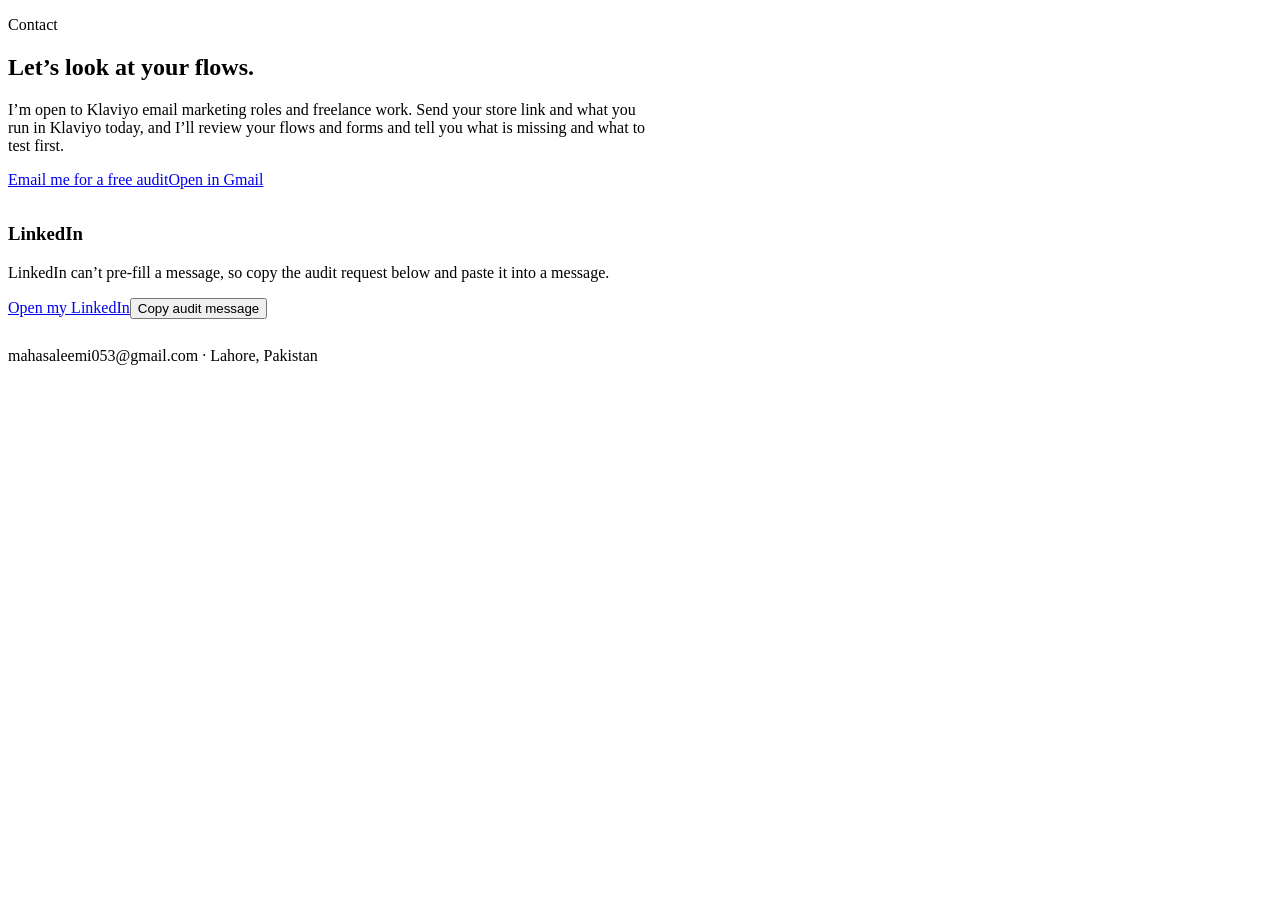
==== contact.html @ eb5acfed "Add files via upload" ====
<!doctype html><html lang="en"><head><meta charset="utf-8"><meta name="viewport" content="width=device-width, initial-scale=1, viewport-fit=cover"><link rel="preconnect" href="https://fonts.googleapis.com"><link rel="stylesheet" href="https://fonts.googleapis.com/css2?family=Fraunces:wght@500;600&family=Inter:wght@400;600&display=swap"><link rel="stylesheet" href="assets/style.css"><script defer src="assets/site.js"></script><title>Contact · Maha Saleemi</title><meta name="description" content="Get a free email flow audit or get in touch."></head><body data-p="contact.html">
<main><section><div class="wrap"><p class="eye">Contact</p><h1>Let’s look at your flows.</h1><p style="color:var(--mute);max-width:640px">I’m open to Klaviyo email marketing roles and freelance work. Send your store link and what you run in Klaviyo today, and I’ll review your flows and forms and tell you what is missing and what to test first.</p><div class="row"><a class="btn" data-mail href="#">Email me for a free audit</a><a class="btn alt" data-gmail href="#">Open in Gmail</a></div><div class="pill" style="margin-top:34px;max-width:640px"><h3>LinkedIn</h3><p>LinkedIn can’t pre-fill a message, so copy the audit request below and paste it into a message.</p><div class="row" style="margin:0"><a class="btn alt" data-li href="#">Open my LinkedIn</a><button class="btn alt" id="copy" type="button">Copy audit message</button></div></div><p style="margin-top:28px;color:var(--mute)">mahasaleemi053@gmail.com · Lahore, Pakistan</p></div></section></main>
</body></html>
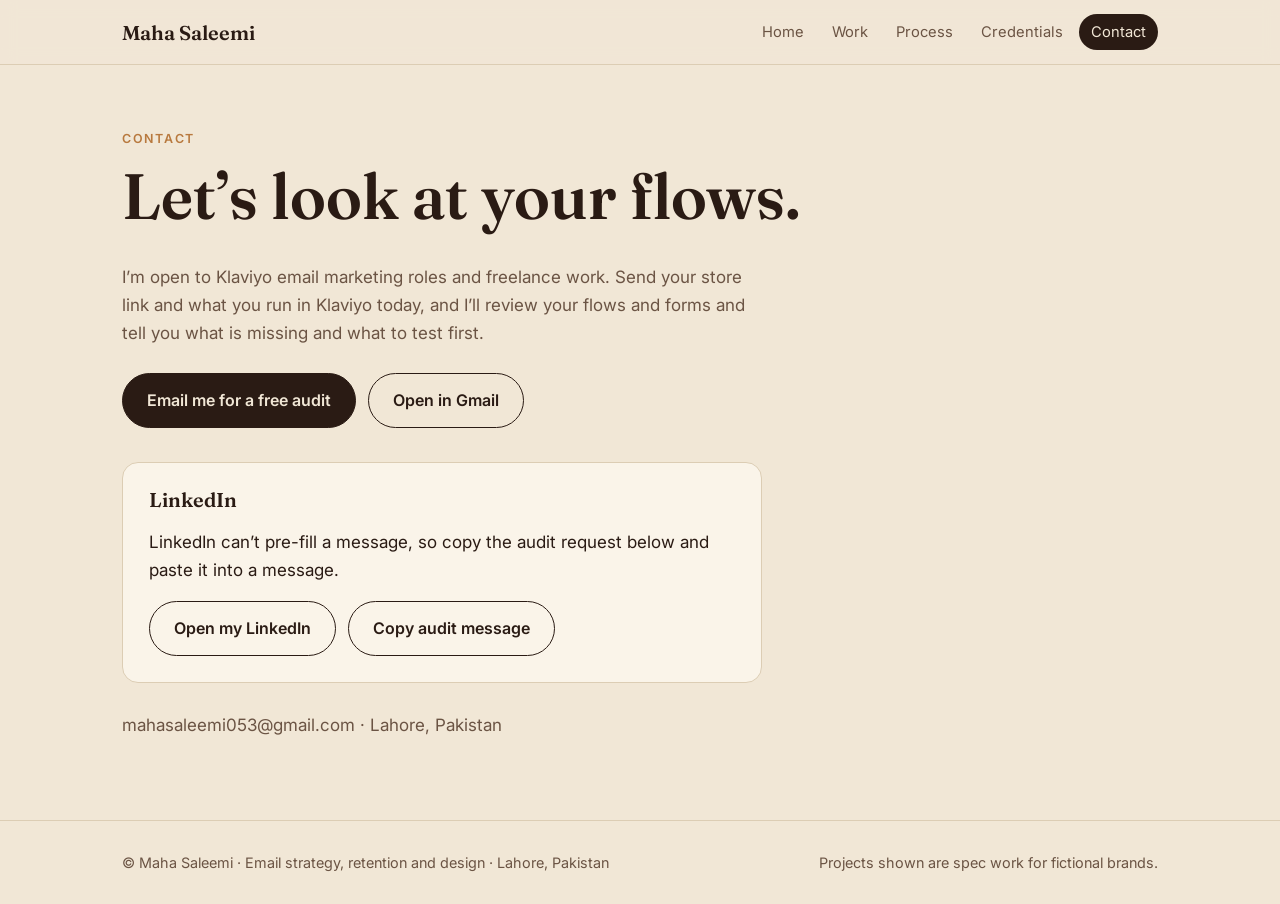
==== commit a3771403: "Add files via upload" ====
--- a/contact.html
+++ b/contact.html
@@ -1,3 +1,3 @@
-<!doctype html><html lang="en"><head><meta charset="utf-8"><meta name="viewport" content="width=device-width, initial-scale=1, viewport-fit=cover"><link rel="preconnect" href="https://fonts.googleapis.com"><link rel="stylesheet" href="https://fonts.googleapis.com/css2?family=Fraunces:wght@500;600&family=Inter:wght@400;600&display=swap"><link rel="stylesheet" href="assets/style.css"><script defer src="assets/site.js"></script><title>Contact · Maha Saleemi</title><meta name="description" content="Get a free email flow audit or get in touch."></head><body data-p="contact.html">
+<!doctype html><html lang="en"><head><meta charset="utf-8"><meta name="viewport" content="width=device-width, initial-scale=1, viewport-fit=cover"><link rel="preconnect" href="https://fonts.googleapis.com"><link rel="stylesheet" href="https://fonts.googleapis.com/css2?family=Fraunces:wght@500;600&family=Inter:wght@400;600&display=swap"><link rel="stylesheet" href="style.css"><script defer src="site.js"></script><title>Contact · Maha Saleemi</title><meta name="description" content="Get a free email flow audit or get in touch."></head><body data-p="contact.html">
 <main><section><div class="wrap"><p class="eye">Contact</p><h1>Let’s look at your flows.</h1><p style="color:var(--mute);max-width:640px">I’m open to Klaviyo email marketing roles and freelance work. Send your store link and what you run in Klaviyo today, and I’ll review your flows and forms and tell you what is missing and what to test first.</p><div class="row"><a class="btn" data-mail href="#">Email me for a free audit</a><a class="btn alt" data-gmail href="#">Open in Gmail</a></div><div class="pill" style="margin-top:34px;max-width:640px"><h3>LinkedIn</h3><p>LinkedIn can’t pre-fill a message, so copy the audit request below and paste it into a message.</p><div class="row" style="margin:0"><a class="btn alt" data-li href="#">Open my LinkedIn</a><button class="btn alt" id="copy" type="button">Copy audit message</button></div></div><p style="margin-top:28px;color:var(--mute)">mahasaleemi053@gmail.com · Lahore, Pakistan</p></div></section></main>
 </body></html>
--- a/style.css
+++ b/style.css
@@ -0,0 +1,35 @@
+:root{--bg:#F1E7D6;--card:#FAF4E9;--ink:#2A1B14;--mute:#6B5444;--acc:#B8793E;--line:#DCCDB4;color-scheme:light}
+*{box-sizing:border-box}html{scroll-behavior:smooth}
+body{margin:0;background:var(--bg);color:var(--ink);font:17px/1.65 Inter,system-ui,-apple-system,"Segoe UI",sans-serif;padding-top:env(safe-area-inset-top,0)}
+h1,h2,h3{font-family:Fraunces,Georgia,"Times New Roman",serif;line-height:1.12;margin:0 0 .5em;font-weight:600}
+h1{font-size:clamp(2.2rem,6vw,4rem)}h2{font-size:clamp(1.6rem,3.5vw,2.4rem)}h3{font-size:1.25rem}
+a{color:inherit}.wrap{max-width:1080px;margin:0 auto;padding:0 22px}
+header{position:sticky;top:0;z-index:9;background:rgba(241,231,214,.92);backdrop-filter:blur(8px);border-bottom:1px solid var(--line)}
+header .wrap{display:flex;align-items:center;justify-content:space-between;gap:12px;min-height:64px;flex-wrap:wrap}
+.logo{font:600 1.25rem Fraunces,Georgia,serif;text-decoration:none}
+nav{display:flex;gap:4px;flex-wrap:wrap;font-size:.92rem}nav a{padding:6px 12px;border-radius:99px;text-decoration:none;color:var(--mute)}
+nav a.on,nav a:hover{background:var(--ink);color:var(--bg)}
+.btn{display:inline-block;background:var(--ink);color:var(--bg);padding:13px 24px;border-radius:99px;text-decoration:none;font-weight:600;border:1px solid var(--ink);cursor:pointer;font-size:1rem;font-family:inherit}
+.btn.alt{background:transparent;color:var(--ink)}.btn:hover{background:var(--acc);border-color:var(--acc);color:#fff}
+.eye{font-size:.78rem;letter-spacing:.14em;text-transform:uppercase;color:var(--acc);font-weight:600;margin:0 0 10px}
+section{padding:64px 0}.hero{padding:84px 0 56px}.hero p.lead{font-size:1.2rem;color:var(--mute);max-width:640px}
+.row{display:flex;gap:12px;flex-wrap:wrap;margin:26px 0 0}
+.chips{display:flex;gap:10px;flex-wrap:wrap;margin-top:26px}.chips span{border:1px solid var(--line);background:var(--card);padding:6px 14px;border-radius:99px;font-size:.88rem}
+.grid{display:grid;gap:22px;grid-template-columns:repeat(auto-fill,minmax(300px,1fr))}
+.pill{background:var(--card);border:1px solid var(--line);border-radius:16px;padding:26px}
+.card{background:var(--card);border:1px solid var(--line);border-radius:16px;overflow:hidden;display:flex;flex-direction:column}
+.card img{width:100%;height:280px;object-fit:cover;object-position:top;display:block;background:#e8dcc6}
+.cb{padding:20px 22px 22px}.cb small{color:var(--acc);font-weight:600;letter-spacing:.1em;text-transform:uppercase;font-size:.72rem}
+.cb p{color:var(--mute);margin:.3em 0 .8em;font-size:.97rem}.meta{display:grid;gap:2px;font-size:.88rem;margin-bottom:10px}.meta b{font-weight:600}
+details{border-top:1px solid var(--line);padding-top:10px}summary{cursor:pointer;font-weight:600;color:var(--acc)}
+ol.st{padding-left:20px;margin:12px 0 0;font-size:.92rem}ol.st li{margin-bottom:8px}ol.st b{display:block;font-size:.75rem;letter-spacing:.08em;text-transform:uppercase;color:var(--mute)}
+.tabs{display:flex;gap:8px;margin:0 0 28px;flex-wrap:wrap}.tabs button{font:inherit;border:1px solid var(--ink);background:transparent;border-radius:99px;padding:7px 18px;cursor:pointer;color:var(--ink)}
+.tabs button.on{background:var(--ink);color:var(--bg)}
+.note{border:1px dashed var(--acc);border-radius:12px;padding:14px 18px;color:var(--mute);font-size:.95rem;margin:0 0 30px}
+.dark{background:var(--ink);color:var(--bg)}.dark .eye{color:#D9A66C}.dark p{color:#d8c8b0}
+.steps{counter-reset:s;display:grid;gap:18px}.steps .pill{position:relative;padding-left:76px}
+.steps .pill:before{counter-increment:s;content:counter(s,decimal-leading-zero);position:absolute;left:24px;top:22px;font:600 1.7rem Fraunces,Georgia,serif;color:var(--acc)}
+.cert img{width:100%;border-radius:10px;border:1px solid var(--line);margin-bottom:14px}
+footer{border-top:1px solid var(--line);padding:30px 0 calc(30px + env(safe-area-inset-bottom,0));color:var(--mute);font-size:.9rem}
+footer .wrap{display:flex;justify-content:space-between;gap:14px;flex-wrap:wrap}
+@media(max-width:600px){section{padding:44px 0}.steps .pill{padding-left:26px;padding-top:56px}}
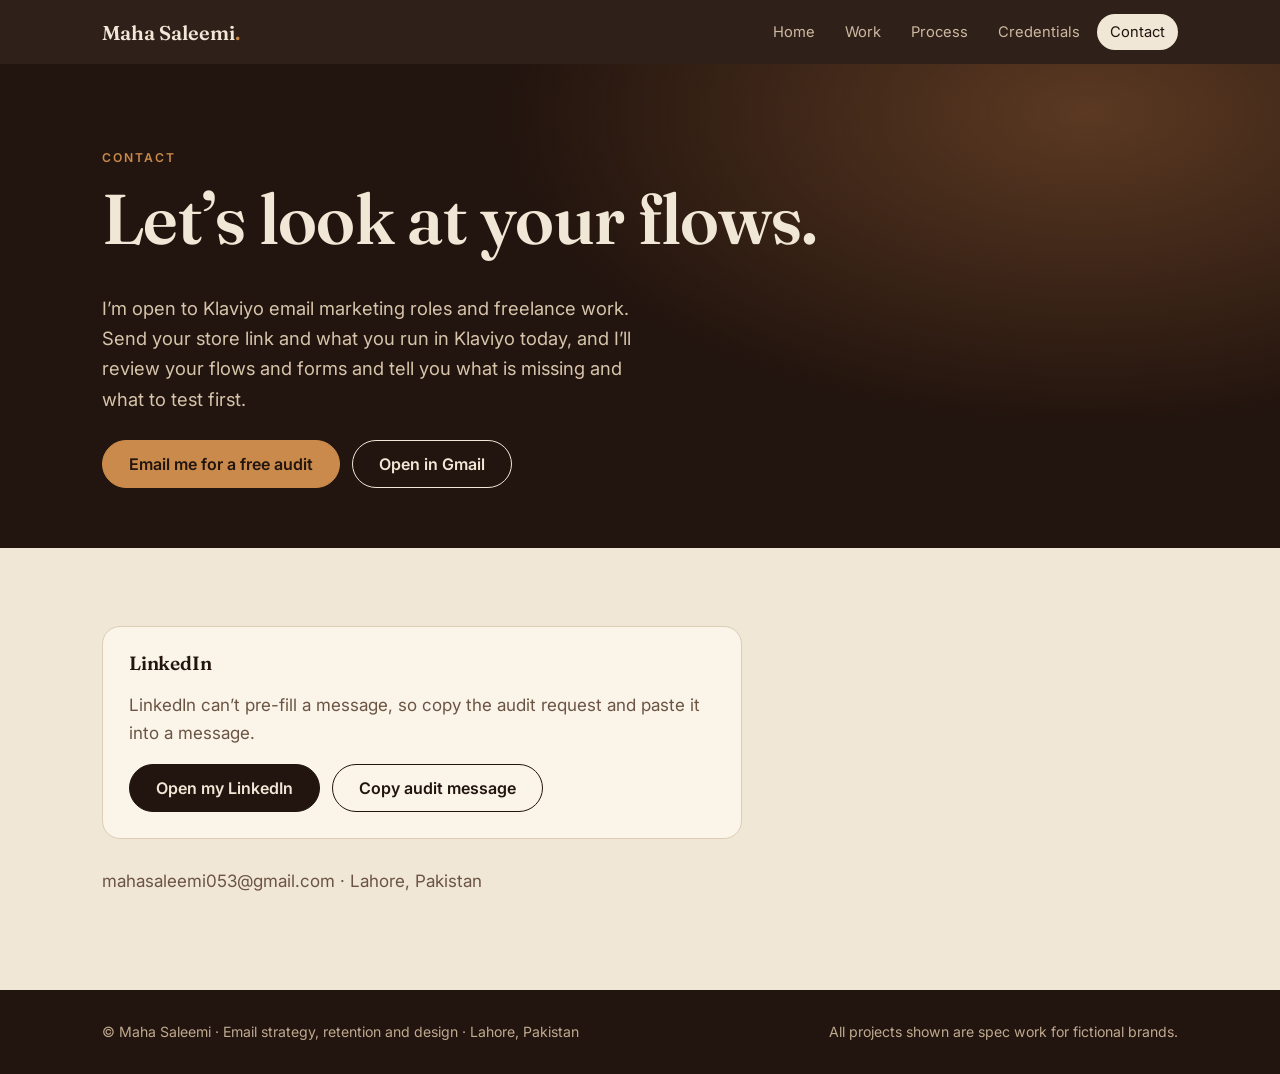
==== commit f56393fc: "Add files via upload" ====
--- a/contact.html
+++ b/contact.html
@@ -1,3 +1,3 @@
-<!doctype html><html lang="en"><head><meta charset="utf-8"><meta name="viewport" content="width=device-width, initial-scale=1, viewport-fit=cover"><link rel="preconnect" href="https://fonts.googleapis.com"><link rel="stylesheet" href="https://fonts.googleapis.com/css2?family=Fraunces:wght@500;600&family=Inter:wght@400;600&display=swap"><link rel="stylesheet" href="style.css"><script defer src="site.js"></script><title>Contact · Maha Saleemi</title><meta name="description" content="Get a free email flow audit or get in touch."></head><body data-p="contact.html">
-<main><section><div class="wrap"><p class="eye">Contact</p><h1>Let’s look at your flows.</h1><p style="color:var(--mute);max-width:640px">I’m open to Klaviyo email marketing roles and freelance work. Send your store link and what you run in Klaviyo today, and I’ll review your flows and forms and tell you what is missing and what to test first.</p><div class="row"><a class="btn" data-mail href="#">Email me for a free audit</a><a class="btn alt" data-gmail href="#">Open in Gmail</a></div><div class="pill" style="margin-top:34px;max-width:640px"><h3>LinkedIn</h3><p>LinkedIn can’t pre-fill a message, so copy the audit request below and paste it into a message.</p><div class="row" style="margin:0"><a class="btn alt" data-li href="#">Open my LinkedIn</a><button class="btn alt" id="copy" type="button">Copy audit message</button></div></div><p style="margin-top:28px;color:var(--mute)">mahasaleemi053@gmail.com · Lahore, Pakistan</p></div></section></main>
+<!doctype html><html lang="en"><head><meta charset="utf-8"><meta name="viewport" content="width=device-width, initial-scale=1, viewport-fit=cover"><link rel="stylesheet" href="https://fonts.googleapis.com/css2?family=Fraunces:wght@500;600&family=Inter:wght@400;600&display=swap"><link rel="stylesheet" href="style.css"><script defer src="site.js"></script><title>Contact · Maha Saleemi</title><meta name="description" content="Get a free email flow audit or get in touch."></head><body data-p="contact.html">
+<main><section class="hero" style="padding-bottom:60px"><div class="wrap" style="grid-template-columns:1fr"><div><p class="eye">Contact</p><h1>Let’s look at your flows.</h1><p class="lead">I’m open to Klaviyo email marketing roles and freelance work. Send your store link and what you run in Klaviyo today, and I’ll review your flows and forms and tell you what is missing and what to test first.</p><div class="row"><a class="btn" data-mail href="#">Email me for a free audit</a><a class="btn alt" data-gmail href="#">Open in Gmail</a></div></div></div></section><section><div class="wrap"><div class="pill" style="max-width:640px"><h3>LinkedIn</h3><p class="mu">LinkedIn can’t pre-fill a message, so copy the audit request and paste it into a message.</p><div class="row" style="margin:0"><a class="btn" style="background:var(--ink);border-color:var(--ink);color:var(--bg)" data-li href="#">Open my LinkedIn</a><button class="btn alt" id="copy" type="button">Copy audit message</button></div></div><p class="mu" style="margin-top:28px">mahasaleemi053@gmail.com · Lahore, Pakistan</p></div></section></main>
 </body></html>
--- a/style.css
+++ b/style.css
@@ -1,35 +1,49 @@
-:root{--bg:#F1E7D6;--card:#FAF4E9;--ink:#2A1B14;--mute:#6B5444;--acc:#B8793E;--line:#DCCDB4;color-scheme:light}
+:root{--bg:#F1E7D6;--card:#FAF4E9;--ink:#22140E;--mute:#6B5444;--acc:#C98A4B;--line:#DCCDB4;color-scheme:light}
 *{box-sizing:border-box}html{scroll-behavior:smooth}
-body{margin:0;background:var(--bg);color:var(--ink);font:17px/1.65 Inter,system-ui,-apple-system,"Segoe UI",sans-serif;padding-top:env(safe-area-inset-top,0)}
-h1,h2,h3{font-family:Fraunces,Georgia,"Times New Roman",serif;line-height:1.12;margin:0 0 .5em;font-weight:600}
-h1{font-size:clamp(2.2rem,6vw,4rem)}h2{font-size:clamp(1.6rem,3.5vw,2.4rem)}h3{font-size:1.25rem}
-a{color:inherit}.wrap{max-width:1080px;margin:0 auto;padding:0 22px}
-header{position:sticky;top:0;z-index:9;background:rgba(241,231,214,.92);backdrop-filter:blur(8px);border-bottom:1px solid var(--line)}
+body{margin:0;background:var(--bg);color:var(--ink);font:17px/1.65 Inter,system-ui,-apple-system,"Segoe UI",sans-serif}
+h1,h2,h3{font-family:Fraunces,Georgia,"Times New Roman",serif;line-height:1.1;margin:0 0 .5em;font-weight:600;letter-spacing:-.01em}
+h1{font-size:clamp(2.4rem,6vw,4.4rem)}h2{font-size:clamp(1.7rem,3.8vw,2.7rem)}h3{font-size:1.2rem}
+a{color:inherit}.wrap{max-width:1120px;margin:0 auto;padding:0 22px}
+header{position:sticky;top:0;z-index:20;background:rgba(34,20,14,.94);backdrop-filter:blur(8px);color:var(--bg);padding-top:env(safe-area-inset-top,0)}
 header .wrap{display:flex;align-items:center;justify-content:space-between;gap:12px;min-height:64px;flex-wrap:wrap}
-.logo{font:600 1.25rem Fraunces,Georgia,serif;text-decoration:none}
-nav{display:flex;gap:4px;flex-wrap:wrap;font-size:.92rem}nav a{padding:6px 12px;border-radius:99px;text-decoration:none;color:var(--mute)}
-nav a.on,nav a:hover{background:var(--ink);color:var(--bg)}
-.btn{display:inline-block;background:var(--ink);color:var(--bg);padding:13px 24px;border-radius:99px;text-decoration:none;font-weight:600;border:1px solid var(--ink);cursor:pointer;font-size:1rem;font-family:inherit}
-.btn.alt{background:transparent;color:var(--ink)}.btn:hover{background:var(--acc);border-color:var(--acc);color:#fff}
-.eye{font-size:.78rem;letter-spacing:.14em;text-transform:uppercase;color:var(--acc);font-weight:600;margin:0 0 10px}
-section{padding:64px 0}.hero{padding:84px 0 56px}.hero p.lead{font-size:1.2rem;color:var(--mute);max-width:640px}
-.row{display:flex;gap:12px;flex-wrap:wrap;margin:26px 0 0}
-.chips{display:flex;gap:10px;flex-wrap:wrap;margin-top:26px}.chips span{border:1px solid var(--line);background:var(--card);padding:6px 14px;border-radius:99px;font-size:.88rem}
-.grid{display:grid;gap:22px;grid-template-columns:repeat(auto-fill,minmax(300px,1fr))}
-.pill{background:var(--card);border:1px solid var(--line);border-radius:16px;padding:26px}
-.card{background:var(--card);border:1px solid var(--line);border-radius:16px;overflow:hidden;display:flex;flex-direction:column}
-.card img{width:100%;height:280px;object-fit:cover;object-position:top;display:block;background:#e8dcc6}
-.cb{padding:20px 22px 22px}.cb small{color:var(--acc);font-weight:600;letter-spacing:.1em;text-transform:uppercase;font-size:.72rem}
-.cb p{color:var(--mute);margin:.3em 0 .8em;font-size:.97rem}.meta{display:grid;gap:2px;font-size:.88rem;margin-bottom:10px}.meta b{font-weight:600}
-details{border-top:1px solid var(--line);padding-top:10px}summary{cursor:pointer;font-weight:600;color:var(--acc)}
-ol.st{padding-left:20px;margin:12px 0 0;font-size:.92rem}ol.st li{margin-bottom:8px}ol.st b{display:block;font-size:.75rem;letter-spacing:.08em;text-transform:uppercase;color:var(--mute)}
-.tabs{display:flex;gap:8px;margin:0 0 28px;flex-wrap:wrap}.tabs button{font:inherit;border:1px solid var(--ink);background:transparent;border-radius:99px;padding:7px 18px;cursor:pointer;color:var(--ink)}
-.tabs button.on{background:var(--ink);color:var(--bg)}
-.note{border:1px dashed var(--acc);border-radius:12px;padding:14px 18px;color:var(--mute);font-size:.95rem;margin:0 0 30px}
-.dark{background:var(--ink);color:var(--bg)}.dark .eye{color:#D9A66C}.dark p{color:#d8c8b0}
-.steps{counter-reset:s;display:grid;gap:18px}.steps .pill{position:relative;padding-left:76px}
-.steps .pill:before{counter-increment:s;content:counter(s,decimal-leading-zero);position:absolute;left:24px;top:22px;font:600 1.7rem Fraunces,Georgia,serif;color:var(--acc)}
+.logo{font:600 1.25rem Fraunces,Georgia,serif;text-decoration:none}.logo i{color:var(--acc);font-style:normal}
+nav{display:flex;gap:4px;flex-wrap:wrap;font-size:.92rem}nav a{padding:6px 13px;border-radius:99px;text-decoration:none;color:#cdb9a0}
+nav a.on,nav a:hover{background:var(--bg);color:var(--ink)}
+.btn{display:inline-block;background:var(--acc);color:var(--ink);padding:13px 26px;border-radius:99px;text-decoration:none;font-weight:600;border:1px solid var(--acc);cursor:pointer;font:600 1rem Inter,sans-serif;transition:.2s}
+.btn:hover{transform:translateY(-2px);background:#e0a566}.btn.alt{background:transparent;color:inherit;border-color:currentColor}.btn.alt:hover{background:rgba(201,138,75,.18)}
+.eye{font-size:.76rem;letter-spacing:.16em;text-transform:uppercase;color:var(--acc);font-weight:600;margin:0 0 12px}
+section{padding:78px 0}.dk{background:var(--ink);color:var(--bg)}.dk p{color:#d6c4ab}.mu{color:var(--mute)}
+.hero{background:radial-gradient(900px 480px at 85% 10%,#5b3922 0,transparent 65%),var(--ink);color:var(--bg);padding:84px 0 70px}
+.hero .wrap{display:grid;gap:44px;grid-template-columns:1.1fr .9fr;align-items:center}.hero p.lead{font-size:1.15rem;color:#d6c4ab;max-width:540px}
+.row{display:flex;gap:12px;flex-wrap:wrap;margin:26px 0 0}.chips{display:flex;gap:8px;flex-wrap:wrap;margin-top:28px}
+.chips span{border:1px solid #5b4332;padding:5px 14px;border-radius:99px;font-size:.84rem;color:#e6d6bf}
+.hc{background:rgba(250,244,233,.07);border:1px solid #5b4332;border-radius:20px;padding:20px;transform:rotate(1.5deg)}.hc>small{display:block;color:#D9A66C;font-size:.7rem;letter-spacing:.14em;text-transform:uppercase;margin-bottom:12px}
+.stats{display:grid;grid-template-columns:repeat(4,1fr);border:1px solid var(--line);border-radius:18px;background:var(--card);margin-top:-36px;position:relative}
+.stats div{padding:22px;text-align:center;border-right:1px solid var(--line)}.stats div:last-child{border:0}.stats b{display:block;font:600 2.3rem Fraunces,Georgia,serif;color:var(--acc);line-height:1}.stats span{font-size:.85rem;color:var(--mute)}
+.grid{display:grid;gap:22px;grid-template-columns:repeat(auto-fill,minmax(310px,1fr))}.g4{grid-template-columns:repeat(auto-fit,minmax(240px,1fr))}
+.pill{background:var(--card);border:1px solid var(--line);border-radius:18px;padding:26px;transition:.25s}.pill:hover{transform:translateY(-4px);box-shadow:0 14px 30px rgba(34,20,14,.1)}.pill .n{font:600 1.8rem Fraunces,Georgia,serif;color:var(--acc)}
+.card{background:var(--card);border:1px solid var(--line);border-radius:18px;overflow:hidden;cursor:pointer;transition:.25s;display:flex;flex-direction:column;color:var(--ink)}
+.card:hover{transform:translateY(-5px);box-shadow:0 16px 34px rgba(34,20,14,.14)}
+.card img{width:100%;height:250px;object-fit:cover;object-position:top;display:block;background:#e8dcc6}
+.cb{padding:20px 22px 24px}.cb small{color:var(--acc);font-weight:600;letter-spacing:.12em;text-transform:uppercase;font-size:.7rem}.cb h3{margin:6px 0}.cb p{color:var(--mute);font-size:.94rem;margin:0 0 12px}.cb u{font-weight:600;font-size:.9rem;text-decoration:none;color:var(--acc)}
+.tabs{display:flex;gap:8px;margin:0 0 28px;flex-wrap:wrap}.tabs button{font:inherit;border:1px solid var(--ink);background:transparent;border-radius:99px;padding:7px 18px;cursor:pointer;color:var(--ink)}.tabs button.on{background:var(--ink);color:var(--bg)}
+.note{border-left:3px solid var(--acc);padding:6px 16px;color:var(--mute);font-size:.95rem;margin:0 0 30px}
+.fl{display:flex;flex-direction:column;align-items:center}.ln{width:2px;height:15px;background:var(--acc)}
+.nd{width:100%;max-width:330px;border-radius:12px;padding:10px 14px;font-size:.88rem;background:#fff;border:1px solid var(--line);color:var(--ink);text-align:left}
+.nd small{display:block;font-size:.62rem;letter-spacing:.12em;color:var(--acc);font-weight:600;text-transform:uppercase}.nd b{display:block;font-weight:600}.nd span{color:var(--mute);font-size:.8rem;line-height:1.4;display:block}
+.nd.tr{background:var(--ink);color:var(--bg);border-color:#5b4332}.nd.tr small{color:#D9A66C}
+.nd.wt{max-width:190px;text-align:center;border-radius:99px;background:#EFE2CC;border:1px dashed var(--acc);padding:4px 12px;font-size:.76rem;font-weight:600}
+.nd.sp{border:2px solid var(--acc);text-align:center;max-width:240px}.brs{display:grid;grid-template-columns:1fr 1fr;gap:16px;width:100%;margin-top:0}.brs .fl{min-width:0}
+dialog{border:0;border-radius:20px;max-width:940px;width:calc(100% - 20px);padding:0;background:var(--bg);color:var(--ink);max-height:92vh}dialog::backdrop{background:rgba(20,10,5,.72)}
+.dh{position:sticky;top:0;z-index:2;display:flex;justify-content:space-between;align-items:center;padding:12px 22px;background:var(--bg);border-bottom:1px solid var(--line)}.dh button{border:1px solid var(--ink);background:none;border-radius:99px;padding:5px 16px;cursor:pointer;font:inherit}
+.db{padding:26px 28px 34px}.db .two{display:grid;gap:26px;grid-template-columns:1fr 1fr;margin:20px 0 10px}.db h4{margin:26px 0 12px;font-size:.78rem;letter-spacing:.14em;text-transform:uppercase;color:var(--acc)}
+.meta{display:grid;grid-template-columns:repeat(3,1fr);gap:10px}.meta div{background:var(--card);border:1px solid var(--line);border-radius:12px;padding:10px 14px;font-size:.88rem}.meta small{display:block;color:var(--mute);font-size:.68rem;letter-spacing:.1em;text-transform:uppercase}
+.fw{background:var(--card);border:1px solid var(--line);border-radius:16px;padding:24px 16px;background-image:radial-gradient(#dccdb4 1px,transparent 1px);background-size:18px 18px}.db img{width:100%;border-radius:12px;border:1px solid var(--line)}
+.sop{background:var(--ink);border-radius:22px;padding:34px;display:grid;grid-template-columns:repeat(3,1fr);gap:28px 22px;color:var(--bg)}.sop div{position:relative}
+.sop b{display:block;font:600 3rem Fraunces,Georgia,serif;color:var(--acc);line-height:1}.sop h3{margin:8px 0}.sop p{color:#cdb9a0;font-size:.92rem;margin:0}
+.sop div:not(:nth-child(3n)):after{content:"→";position:absolute;right:-18px;top:10px;color:var(--acc);font-size:1.4rem}
+.steps{display:grid;gap:16px;grid-template-columns:repeat(auto-fit,minmax(300px,1fr))}.steps li{list-style:none}
 .cert img{width:100%;border-radius:10px;border:1px solid var(--line);margin-bottom:14px}
-footer{border-top:1px solid var(--line);padding:30px 0 calc(30px + env(safe-area-inset-bottom,0));color:var(--mute);font-size:.9rem}
-footer .wrap{display:flex;justify-content:space-between;gap:14px;flex-wrap:wrap}
-@media(max-width:600px){section{padding:44px 0}.steps .pill{padding-left:26px;padding-top:56px}}
+footer{background:var(--ink);color:#bfa98f;padding:30px 0 calc(30px + env(safe-area-inset-bottom,0));font-size:.88rem}footer .wrap{display:flex;justify-content:space-between;gap:14px;flex-wrap:wrap}
+.js .rv{opacity:0;transform:translateY(16px);transition:.7s}.js .rv.in{opacity:1;transform:none}
+@media(max-width:860px){.hero .wrap{grid-template-columns:1fr}.hc{transform:none}.stats{grid-template-columns:1fr 1fr}.stats div:nth-child(2){border-right:0}.stats div:nth-child(-n+2){border-bottom:1px solid var(--line)}.db .two,.meta{grid-template-columns:1fr}.sop{grid-template-columns:1fr}.sop div:after{display:none}.brs{grid-template-columns:1fr}section{padding:54px 0}}
